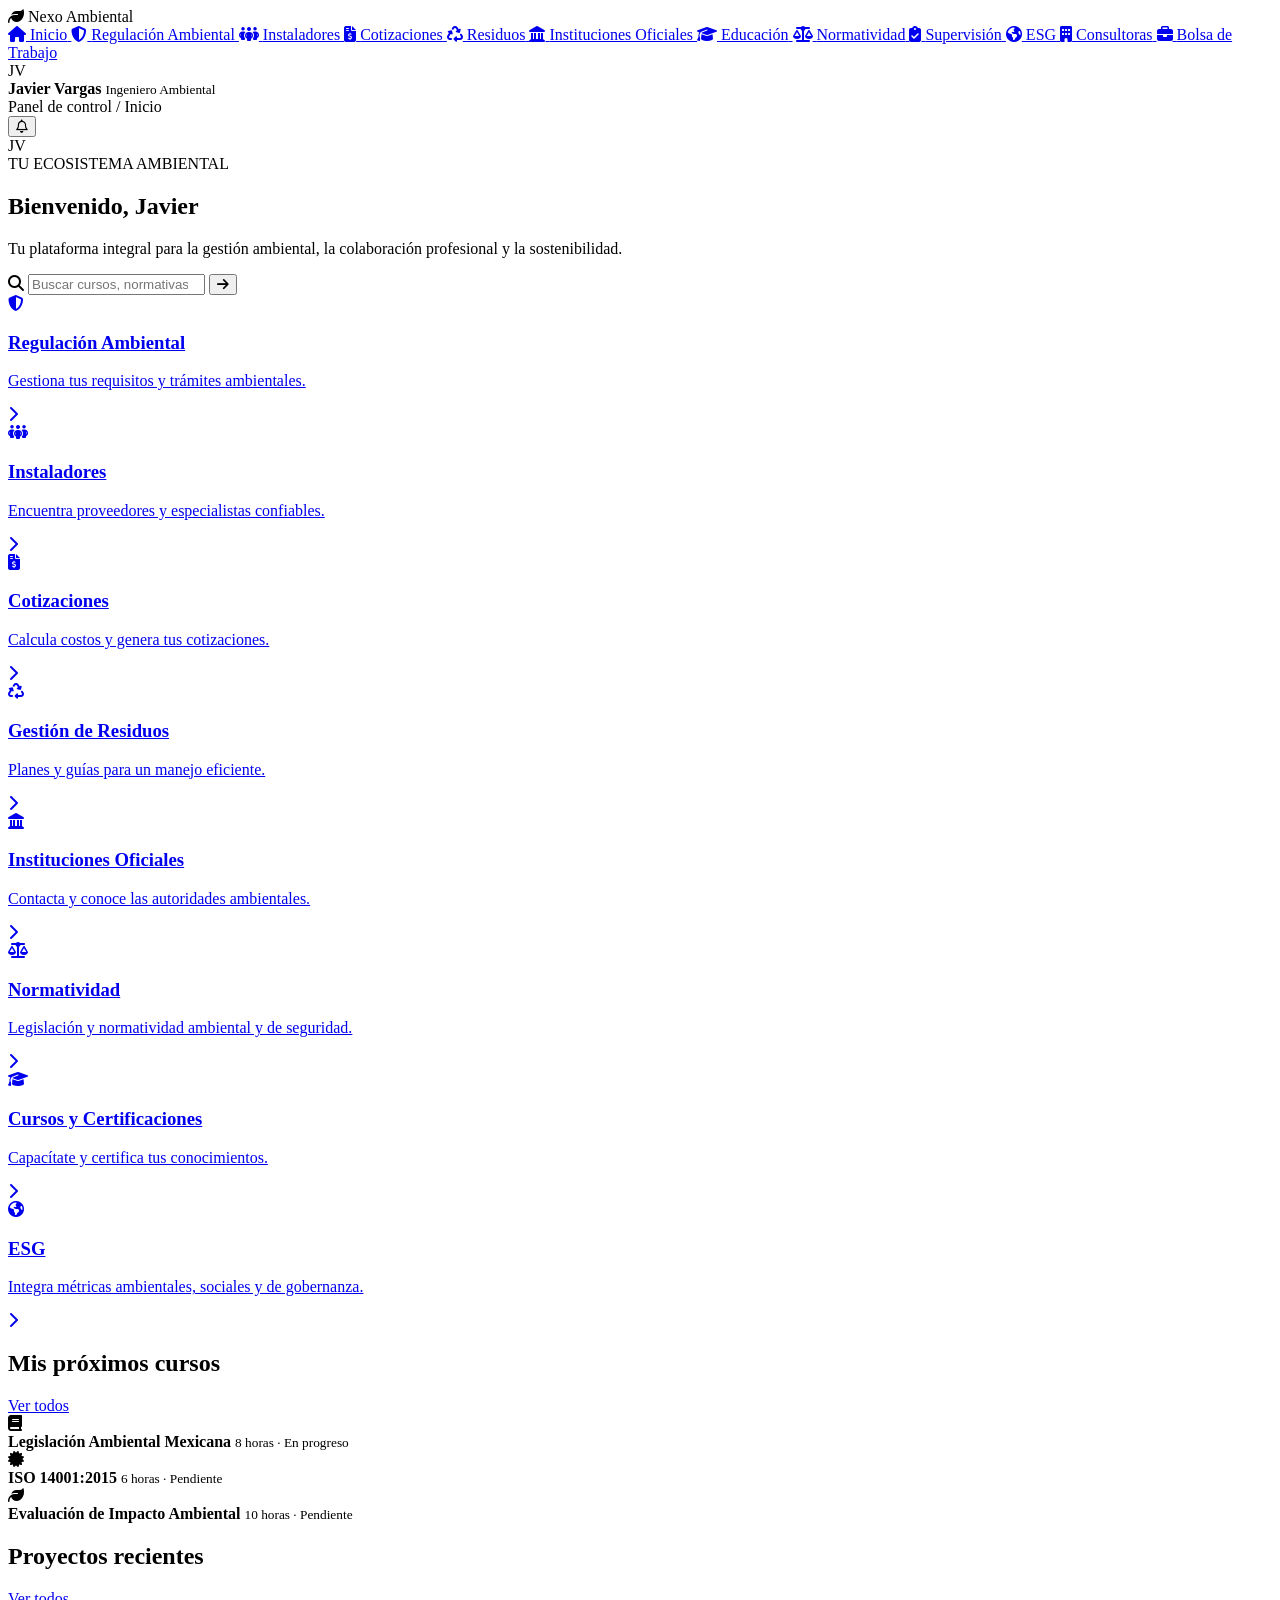
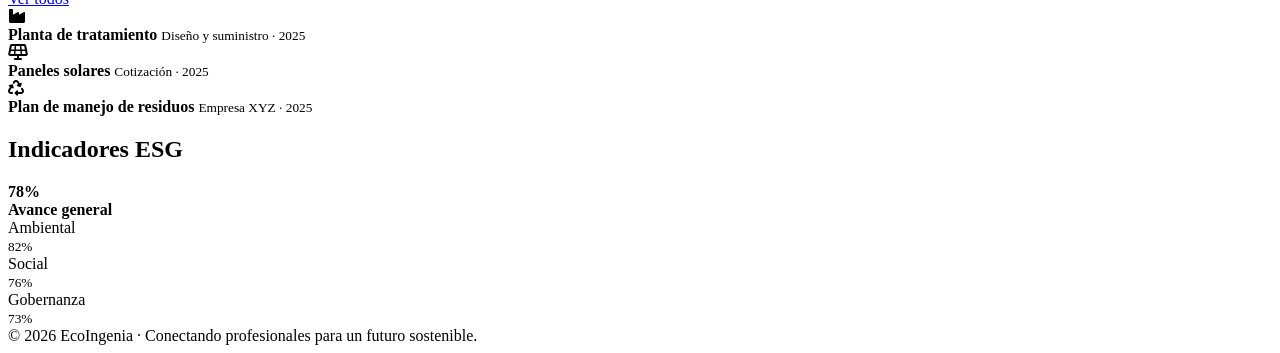
==== index.html @ 7f6fb5fb "Add initial HTML structure for EcoIngenia platform Initial commit of the EcoIngenia environmental pl" ====
<!DOCTYPE html>
<html lang="es">
<head>
    <meta charset="UTF-8">
    <meta name="viewport" content="width=device-width, initial-scale=1.0">
    <title>EcoIngenia | Plataforma Ambiental</title>
    <link rel="stylesheet" href="styles.css">

    <link rel="preconnect" href="https://fonts.googleapis.com">
    <link rel="preconnect" href="https://fonts.gstatic.com" crossorigin>
    <link href="https://fonts.googleapis.com/css2?family=Inter:wght@400;500;600;700;800&display=swap" rel="stylesheet">

    <link rel="stylesheet" href="https://cdnjs.cloudflare.com/ajax/libs/font-awesome/6.5.2/css/all.min.css">
</head>

<body>

<div class="dashboard">

    <!-- MENÚ LATERAL -->
    <aside class="sidebar">

        <div class="logo">
            <i class="fa-solid fa-leaf"></i>
            <span>Nexo Ambiental</span>
        </div>

        <nav class="navigation">
            <a href="#" class="nav-link active">
                <i class="fa-solid fa-house"></i>
                <span>Inicio</span>
            </a>

            <a href="#regulacion" class="nav-link">
                <i class="fa-solid fa-shield-halved"></i>
                <span>Regulación Ambiental</span>
            </a>

            <a href="#instaladores" class="nav-link">
                <i class="fa-solid fa-people-group"></i>
                <span>Instaladores</span>
            </a>

            <a href="#cotizaciones" class="nav-link">
                <i class="fa-solid fa-file-invoice-dollar"></i>
                <span>Cotizaciones</span>
            </a>

            <a href="#residuos" class="nav-link">
                <i class="fa-solid fa-recycle"></i>
                <span>Residuos</span>
            </a>

            <a href="#instituciones" class="nav-link">
                <i class="fa-solid fa-landmark"></i>
                <span>Instituciones Oficiales</span>
            </a>

            <a href="#educacion" class="nav-link">
                <i class="fa-solid fa-graduation-cap"></i>
                <span>Educación</span>
            </a>

            <a href="#normatividad" class="nav-link">
                <i class="fa-solid fa-scale-balanced"></i>
                <span>Normatividad</span>
            </a>

            <a href="#supervision" class="nav-link">
                <i class="fa-solid fa-clipboard-check"></i>
                <span>Supervisión</span>
            </a>

            <a href="#esg" class="nav-link">
                <i class="fa-solid fa-earth-americas"></i>
                <span>ESG</span>
            </a>

            <a href="#consultoras" class="nav-link">
                <i class="fa-solid fa-building"></i>
                <span>Consultoras</span>
            </a>

            <a href="#empleos" class="nav-link">
                <i class="fa-solid fa-briefcase"></i>
                <span>Bolsa de Trabajo</span>
            </a>
        </nav>

        <div class="sidebar-profile">
            <div class="avatar">JV</div>
            <div>
                <strong>Javier Vargas</strong>
                <small>Ingeniero Ambiental</small>
            </div>
        </div>

    </aside>


    <!-- CONTENIDO PRINCIPAL -->
    <main class="main-content">

        <!-- BARRA SUPERIOR -->
        <header class="topbar">
            <div class="breadcrumb">Panel de control / Inicio</div>

            <div class="topbar-actions">
                <button aria-label="Notificaciones">
                    <i class="fa-regular fa-bell"></i>
                </button>

                <div class="avatar top-avatar">JV</div>
            </div>
        </header>


        <!-- BANNER PRINCIPAL -->
        <section class="hero">

            <div class="hero-content">
                <span class="welcome-label">TU ECOSISTEMA AMBIENTAL</span>

                <h1>Bienvenido, Javier</h1>

                <p>
                    Tu plataforma integral para la gestión ambiental,
                    la colaboración profesional y la sostenibilidad.
                </p>

                <div class="search-box">
                    <i class="fa-solid fa-magnifying-glass"></i>

                    <input
                        type="search"
                        placeholder="Buscar cursos, normativas, instaladores, etc..."
                    >

                    <button aria-label="Buscar">
                        <i class="fa-solid fa-arrow-right"></i>
                    </button>
                </div>
            </div>

        </section>


        <!-- TARJETAS DE FUNCIONALIDADES -->
        <section class="content-section">

            <div class="feature-grid">

                <a href="#regulacion" class="feature-card">
                    <div class="feature-icon">
                        <i class="fa-solid fa-shield-halved"></i>
                    </div>
                    <div>
                        <h3>Regulación Ambiental</h3>
                        <p>Gestiona tus requisitos y trámites ambientales.</p>
                    </div>
                    <i class="fa-solid fa-chevron-right card-arrow"></i>
                </a>


                <a href="#instaladores" class="feature-card">
                    <div class="feature-icon">
                        <i class="fa-solid fa-people-group"></i>
                    </div>
                    <div>
                        <h3>Instaladores</h3>
                        <p>Encuentra proveedores y especialistas confiables.</p>
                    </div>
                    <i class="fa-solid fa-chevron-right card-arrow"></i>
                </a>


                <a href="#cotizaciones" class="feature-card">
                    <div class="feature-icon">
                        <i class="fa-solid fa-file-invoice-dollar"></i>
                    </div>
                    <div>
                        <h3>Cotizaciones</h3>
                        <p>Calcula costos y genera tus cotizaciones.</p>
                    </div>
                    <i class="fa-solid fa-chevron-right card-arrow"></i>
                </a>


                <a href="#residuos" class="feature-card">
                    <div class="feature-icon">
                        <i class="fa-solid fa-recycle"></i>
                    </div>
                    <div>
                        <h3>Gestión de Residuos</h3>
                        <p>Planes y guías para un manejo eficiente.</p>
                    </div>
                    <i class="fa-solid fa-chevron-right card-arrow"></i>
                </a>


                <a href="#instituciones" class="feature-card">
                    <div class="feature-icon">
                        <i class="fa-solid fa-landmark"></i>
                    </div>
                    <div>
                        <h3>Instituciones Oficiales</h3>
                        <p>Contacta y conoce las autoridades ambientales.</p>
                    </div>
                    <i class="fa-solid fa-chevron-right card-arrow"></i>
                </a>


                <a href="#normatividad" class="feature-card">
                    <div class="feature-icon">
                        <i class="fa-solid fa-scale-balanced"></i>
                    </div>
                    <div>
                        <h3>Normatividad</h3>
                        <p>Legislación y normatividad ambiental y de seguridad.</p>
                    </div>
                    <i class="fa-solid fa-chevron-right card-arrow"></i>
                </a>


                <a href="#educacion" class="feature-card">
                    <div class="feature-icon">
                        <i class="fa-solid fa-graduation-cap"></i>
                    </div>
                    <div>
                        <h3>Cursos y Certificaciones</h3>
                        <p>Capacítate y certifica tus conocimientos.</p>
                    </div>
                    <i class="fa-solid fa-chevron-right card-arrow"></i>
                </a>


                <a href="#esg" class="feature-card">
                    <div class="feature-icon">
                        <i class="fa-solid fa-earth-americas"></i>
                    </div>
                    <div>
                        <h3>ESG</h3>
                        <p>Integra métricas ambientales, sociales y de gobernanza.</p>
                    </div>
                    <i class="fa-solid fa-chevron-right card-arrow"></i>
                </a>

            </div>


            <!-- PANELES INFERIORES -->
            <div class="bottom-grid">

                <!-- CURSOS -->
                <div class="dashboard-card">
                    <div class="section-heading">
                        <h2>Mis próximos cursos</h2>
                        <a href="#educacion">Ver todos</a>
                    </div>

                    <div class="list-item">
                        <div class="list-icon">
                            <i class="fa-solid fa-book"></i>
                        </div>

                        <div class="list-info">
                            <strong>Legislación Ambiental Mexicana</strong>
                            <small>8 horas · En progreso</small>
                            <div class="progress">
                                <span style="width: 65%"></span>
                            </div>
                        </div>
                    </div>

                    <div class="list-item">
                        <div class="list-icon">
                            <i class="fa-solid fa-certificate"></i>
                        </div>

                        <div class="list-info">
                            <strong>ISO 14001:2015</strong>
                            <small>6 horas · Pendiente</small>
                            <div class="progress">
                                <span style="width: 15%"></span>
                            </div>
                        </div>
                    </div>

                    <div class="list-item">
                        <div class="list-icon">
                            <i class="fa-solid fa-leaf"></i>
                        </div>

                        <div class="list-info">
                            <strong>Evaluación de Impacto Ambiental</strong>
                            <small>10 horas · Pendiente</small>
                            <div class="progress">
                                <span style="width: 0%"></span>
                            </div>
                        </div>
                    </div>
                </div>


                <!-- PROYECTOS -->
                <div class="dashboard-card">
                    <div class="section-heading">
                        <h2>Proyectos recientes</h2>
                        <a href="#cotizaciones">Ver todos</a>
                    </div>

                    <div class="list-item">
                        <div class="list-icon">
                            <i class="fa-solid fa-industry"></i>
                        </div>

                        <div class="list-info">
                            <strong>Planta de tratamiento</strong>
                            <small>Diseño y suministro · 2025</small>
                        </div>
                    </div>

                    <div class="list-item">
                        <div class="list-icon">
                            <i class="fa-solid fa-solar-panel"></i>
                        </div>

                        <div class="list-info">
                            <strong>Paneles solares</strong>
                            <small>Cotización · 2025</small>
                        </div>
                    </div>

                    <div class="list-item">
                        <div class="list-icon">
                            <i class="fa-solid fa-recycle"></i>
                        </div>

                        <div class="list-info">
                            <strong>Plan de manejo de residuos</strong>
                            <small>Empresa XYZ · 2025</small>
                        </div>
                    </div>
                </div>


                <!-- INDICADORES ESG -->
                <div class="dashboard-card esg-card">
                    <div class="section-heading">
                        <h2>Indicadores ESG</h2>
                    </div>

                    <div class="esg-chart">
                        <div class="chart-circle">
                            <div class="chart-inner">
                                <strong>78%</strong>
                            </div>
                        </div>
                        <strong>Avance general</strong>
                    </div>

                    <div class="indicator">
                        <span><i class="dot green"></i> Ambiental</span>
                        <div class="indicator-bar">
                            <span style="width: 82%"></span>
                        </div>
                        <small>82%</small>
                    </div>

                    <div class="indicator">
                        <span><i class="dot blue"></i> Social</span>
                        <div class="indicator-bar">
                            <span style="width: 76%"></span>
                        </div>
                        <small>76%</small>
                    </div>

                    <div class="indicator">
                        <span><i class="dot yellow"></i> Gobernanza</span>
                        <div class="indicator-bar">
                            <span style="width: 73%"></span>
                        </div>
                        <small>73%</small>
                    </div>
                </div>

            </div>

        </section>

        <footer>
            © 2026 EcoIngenia · Conectando profesionales para un futuro sostenible.
        </footer>

    </main>

</div>

</body>
</html>
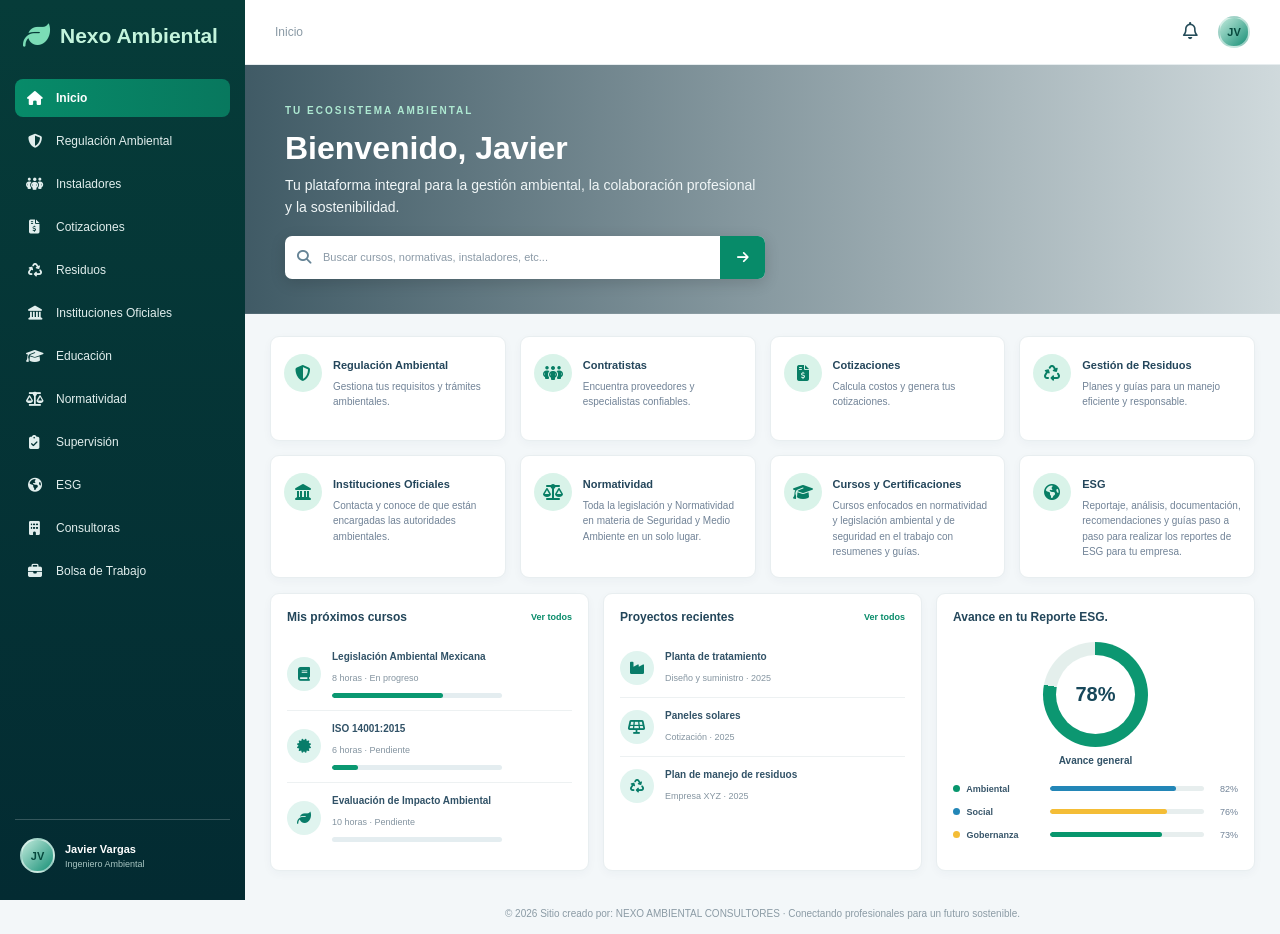
==== commit cadf21b3: "Update title and content for environmental platform" ====
--- a/index.html
+++ b/index.html
@@ -3,7 +3,7 @@
 <head>
     <meta charset="UTF-8">
     <meta name="viewport" content="width=device-width, initial-scale=1.0">
-    <title>EcoIngenia | Plataforma Ambiental</title>
+    <title>Nexo Ambiental | Plataforma Ambiental</title>
     <link rel="stylesheet" href="styles.css">
 
     <link rel="preconnect" href="https://fonts.googleapis.com">
@@ -103,7 +103,7 @@
 
         <!-- BARRA SUPERIOR -->
         <header class="topbar">
-            <div class="breadcrumb">Panel de control / Inicio</div>
+            <div class="breadcrumb">Inicio</div>
 
             <div class="topbar-actions">
                 <button aria-label="Notificaciones">
@@ -167,7 +167,7 @@
                         <i class="fa-solid fa-people-group"></i>
                     </div>
                     <div>
-                        <h3>Instaladores</h3>
+                        <h3>Contratistas</h3>
                         <p>Encuentra proveedores y especialistas confiables.</p>
                     </div>
                     <i class="fa-solid fa-chevron-right card-arrow"></i>
@@ -192,7 +192,7 @@
                     </div>
                     <div>
                         <h3>Gestión de Residuos</h3>
-                        <p>Planes y guías para un manejo eficiente.</p>
+                        <p>Planes y guías para un manejo eficiente y responsable.</p>
                     </div>
                     <i class="fa-solid fa-chevron-right card-arrow"></i>
                 </a>
@@ -204,7 +204,7 @@
                     </div>
                     <div>
                         <h3>Instituciones Oficiales</h3>
-                        <p>Contacta y conoce las autoridades ambientales.</p>
+                        <p>Contacta y conoce de que están encargadas las autoridades ambientales.</p>
                     </div>
                     <i class="fa-solid fa-chevron-right card-arrow"></i>
                 </a>
@@ -216,7 +216,7 @@
                     </div>
                     <div>
                         <h3>Normatividad</h3>
-                        <p>Legislación y normatividad ambiental y de seguridad.</p>
+                        <p>Toda la legislación y Normatividad en materia de Seguridad y Medio Ambiente en un solo lugar.</p>
                     </div>
                     <i class="fa-solid fa-chevron-right card-arrow"></i>
                 </a>
@@ -228,7 +228,7 @@
                     </div>
                     <div>
                         <h3>Cursos y Certificaciones</h3>
-                        <p>Capacítate y certifica tus conocimientos.</p>
+                        <p>Cursos enfocados en normatividad y legislación ambiental y de seguridad en el trabajo con resumenes y guías.</p>
                     </div>
                     <i class="fa-solid fa-chevron-right card-arrow"></i>
                 </a>
@@ -240,7 +240,7 @@
                     </div>
                     <div>
                         <h3>ESG</h3>
-                        <p>Integra métricas ambientales, sociales y de gobernanza.</p>
+                        <p>Reportaje, análisis, documentación, recomendaciones y guías paso a paso para realizar los reportes de ESG para tu empresa.</p>
                     </div>
                     <i class="fa-solid fa-chevron-right card-arrow"></i>
                 </a>
@@ -347,7 +347,7 @@
                 <!-- INDICADORES ESG -->
                 <div class="dashboard-card esg-card">
                     <div class="section-heading">
-                        <h2>Indicadores ESG</h2>
+                        <h2>Avance en tu Reporte ESG.</h2>
                     </div>
 
                     <div class="esg-chart">
@@ -389,7 +389,7 @@
         </section>
 
         <footer>
-            © 2026 EcoIngenia · Conectando profesionales para un futuro sostenible.
+            © 2026 Sitio creado por: NEXO AMBIENTAL CONSULTORES · Conectando profesionales para un futuro sostenible.
         </footer>
 
     </main>
--- a/styles.css
+++ b/styles.css
@@ -0,0 +1,734 @@
+/* ==============================
+   CONFIGURACIÓN GENERAL
+================================ */
+
+* {
+    margin: 0;
+    padding: 0;
+    box-sizing: border-box;
+}
+
+:root {
+    --dark-green: #063b38;
+    --sidebar-green: #052f30;
+    --primary-green: #078b69;
+    --light-green: #d9f3e9;
+    --mint: #a9e2d0;
+    --text-dark: #193b4c;
+    --text-gray: #718397;
+    --background: #f3f7f9;
+    --white: #ffffff;
+}
+
+body {
+    font-family: 'Inter', sans-serif;
+    background: var(--background);
+    color: var(--text-dark);
+}
+
+a {
+    text-decoration: none;
+    color: inherit;
+}
+
+button {
+    font-family: inherit;
+    cursor: pointer;
+    border: none;
+}
+
+
+/* ==============================
+   ESTRUCTURA PRINCIPAL
+================================ */
+
+.dashboard {
+    display: flex;
+    min-height: 100vh;
+}
+
+
+/* ==============================
+   MENÚ LATERAL
+================================ */
+
+.sidebar {
+    width: 245px;
+    min-width: 245px;
+    background: linear-gradient(180deg, #063c39, #032b32);
+    color: white;
+    display: flex;
+    flex-direction: column;
+    padding: 22px 15px;
+    position: fixed;
+    top: 0;
+    left: 0;
+    height: 100vh;
+    z-index: 10;
+   overflow-y: scroll;
+   scroll-behavior: smooth;
+}
+
+.logo {
+    display: flex;
+    align-items: center;
+    gap: 10px;
+    font-size: 21px;
+    font-weight: 800;
+    padding: 0 8px 30px;
+    color: #c3f4dc;
+}
+
+.logo i {
+    font-size: 27px;
+    color: #7bdcb6;
+}
+
+.navigation {
+    display: flex;
+    flex-direction: column;
+    gap: 5px;
+}
+
+.nav-link {
+    display: flex;
+    align-items: center;
+    gap: 13px;
+    padding: 12px 11px;
+    border-radius: 8px;
+    font-size: 12px;
+    font-weight: 500;
+    color: #e1eeed;
+    transition: all 0.25s ease;
+}
+
+.nav-link i {
+    width: 17px;
+    text-align: center;
+    font-size: 14px;
+}
+
+.nav-link:hover {
+    background: rgba(255,255,255,0.12);
+    transform: translateX(3px);
+}
+
+.nav-link.active {
+    background: linear-gradient(90deg, #078b69, #08785e);
+    color: white;
+    font-weight: 700;
+}
+
+.sidebar-profile {
+    margin-top: auto;
+    padding: 18px 5px 5px;
+    border-top: 1px solid rgba(255,255,255,0.2);
+    display: flex;
+    align-items: center;
+    gap: 10px;
+}
+
+.avatar {
+    width: 35px;
+    height: 35px;
+    background: linear-gradient(135deg, #c1eadc, #168f76);
+    border: 2px solid rgba(255,255,255,0.5);
+    color: #06483d;
+    border-radius: 50%;
+    display: flex;
+    justify-content: center;
+    align-items: center;
+    font-size: 11px;
+    font-weight: 800;
+    flex-shrink: 0;
+}
+
+.sidebar-profile strong {
+    display: block;
+    font-size: 11px;
+}
+
+.sidebar-profile small {
+    display: block;
+    color: #a8c5c2;
+    font-size: 9px;
+    margin-top: 4px;
+}
+
+
+/* ==============================
+   CONTENIDO PRINCIPAL
+================================ */
+
+.main-content {
+    margin-left: 245px;
+    width: calc(100% - 245px);
+    min-height: 100vh;
+}
+
+
+/* ==============================
+   BARRA SUPERIOR
+================================ */
+
+.topbar {
+    height: 65px;
+    background: white;
+    display: flex;
+    justify-content: space-between;
+    align-items: center;
+    padding: 0 30px;
+    border-bottom: 1px solid #e7edef;
+}
+
+.breadcrumb {
+    font-size: 12px;
+    color: #8a9aa5;
+}
+
+.topbar-actions {
+    display: flex;
+    align-items: center;
+    gap: 20px;
+}
+
+.topbar-actions button {
+    background: transparent;
+    font-size: 17px;
+    color: #254c59;
+}
+
+.top-avatar {
+    width: 32px;
+    height: 32px;
+}
+
+
+/* ==============================
+   BANNER PRINCIPAL
+================================ */
+
+.hero {
+    min-height: 225px;
+    background:
+        linear-gradient(90deg,
+        rgba(4, 38, 52, 0.75),
+        rgba(4, 47, 54, 0.15)),
+        url("https://www.ier.unam.mx/assets/images/Eolica-meta.jpg");
+
+    background-size: cover;
+    background-position: center 48%;
+    display: flex;
+    align-items: center;
+    padding: 35px 40px;
+    color: white;
+}
+
+.hero-content {
+    max-width: 570px;
+}
+
+.welcome-label {
+    font-size: 10px;
+    letter-spacing: 2px;
+    font-weight: 700;
+    color: #aee9d2;
+}
+
+.hero h1 {
+    font-size: 32px;
+    font-weight: 700;
+    margin: 12px 0 7px;
+}
+
+.hero p {
+    font-size: 14px;
+    line-height: 1.6;
+    max-width: 480px;
+    color: #f0f6f7;
+}
+
+
+/* ==============================
+   BUSCADOR
+================================ */
+
+.search-box {
+    display: flex;
+    align-items: center;
+    background: white;
+    max-width: 550px;
+    height: 43px;
+    border-radius: 7px;
+    margin-top: 17px;
+    overflow: hidden;
+    box-shadow: 0 4px 15px rgba(0,0,0,0.15);
+}
+
+.search-box > i {
+    color: #668496;
+    margin: 0 12px;
+    font-size: 14px;
+}
+
+.search-box input {
+    flex: 1;
+    border: none;
+    outline: none;
+    font-size: 11px;
+    min-width: 0;
+    color: var(--text-dark);
+}
+
+.search-box input::placeholder {
+    color: #8b9aa7;
+}
+
+.search-box button {
+    background: var(--primary-green);
+    color: white;
+    width: 45px;
+    height: 43px;
+    transition: background 0.2s;
+}
+
+.search-box button:hover {
+    background: #05684f;
+}
+
+
+/* ==============================
+   SECCIÓN DE CONTENIDO
+================================ */
+
+.content-section {
+    padding: 22px 25px;
+}
+
+.feature-grid {
+    display: grid;
+    grid-template-columns: repeat(4, minmax(0, 1fr));
+    gap: 14px;
+}
+
+
+/* ==============================
+   TARJETAS DE FUNCIONALIDADES
+================================ */
+
+.feature-card {
+    background: white;
+    border: 1px solid #e8eef0;
+    border-radius: 9px;
+    min-height: 105px;
+    padding: 17px 13px;
+    display: flex;
+    align-items: flex-start;
+    gap: 11px;
+    position: relative;
+    box-shadow: 0 3px 10px rgba(24, 59, 76, 0.035);
+    transition: all 0.25s ease;
+}
+
+.feature-card:hover {
+    transform: translateY(-4px);
+    border-color: #a5dccc;
+    box-shadow: 0 8px 20px rgba(13, 100, 79, 0.10);
+}
+
+.feature-icon {
+    width: 38px;
+    height: 38px;
+    min-width: 38px;
+    background: #d9f3e9;
+    color: #087e65;
+    display: flex;
+    justify-content: center;
+    align-items: center;
+    border-radius: 50%;
+    font-size: 16px;
+}
+
+.feature-card h3 {
+    font-size: 11px;
+    font-weight: 700;
+    color: #24465b;
+    margin: 5px 0 8px;
+}
+
+.feature-card p {
+    font-size: 10px;
+    color: #718397;
+    line-height: 1.55;
+}
+
+.card-arrow {
+    position: absolute;
+    right: 10px;
+    bottom: 12px;
+    font-size: 9px;
+    color: #a5b9b9;
+    opacity: 0;
+    transition: 0.2s;
+}
+
+.feature-card:hover .card-arrow {
+    opacity: 1;
+    right: 7px;
+}
+
+
+/* ==============================
+   PANELES INFERIORES
+================================ */
+
+.bottom-grid {
+    display: grid;
+    grid-template-columns: 1fr 1fr 1fr;
+    gap: 14px;
+    margin-top: 15px;
+}
+
+.dashboard-card {
+    background: white;
+    border: 1px solid #e8eef0;
+    border-radius: 9px;
+    padding: 16px;
+    box-shadow: 0 3px 10px rgba(24, 59, 76, 0.035);
+}
+
+.section-heading {
+    display: flex;
+    justify-content: space-between;
+    align-items: center;
+    margin-bottom: 15px;
+}
+
+.section-heading h2 {
+    font-size: 12px;
+    color: #23465a;
+}
+
+.section-heading a {
+    font-size: 9px;
+    color: #078b69;
+    font-weight: 600;
+}
+
+.section-heading a:hover {
+    text-decoration: underline;
+}
+
+
+/* ==============================
+   LISTA DE CURSOS Y PROYECTOS
+================================ */
+
+.list-item {
+    display: flex;
+    align-items: center;
+    gap: 11px;
+    padding: 12px 0;
+    border-bottom: 1px solid #edf1f2;
+}
+
+.list-item:last-child {
+    border-bottom: none;
+}
+
+.list-icon {
+    width: 34px;
+    height: 34px;
+    min-width: 34px;
+    border-radius: 50%;
+    background: #e0f4ef;
+    color: #087c69;
+    display: flex;
+    justify-content: center;
+    align-items: center;
+    font-size: 14px;
+}
+
+.list-info {
+    flex: 1;
+    min-width: 0;
+}
+
+.list-info strong {
+    display: block;
+    font-size: 10px;
+    color: #315267;
+    margin-bottom: 5px;
+}
+
+.list-info small {
+    font-size: 9px;
+    color: #8494a0;
+}
+
+
+/* ==============================
+   BARRAS DE PROGRESO
+================================ */
+
+.progress {
+    width: 100%;
+    max-width: 170px;
+    height: 5px;
+    border-radius: 10px;
+    background: #e4edf0;
+    margin-top: 8px;
+    overflow: hidden;
+}
+
+.progress span {
+    display: block;
+    height: 100%;
+    border-radius: 10px;
+    background: #0a9871;
+}
+
+
+/* ==============================
+   INDICADORES ESG
+================================ */
+
+.esg-chart {
+    display: flex;
+    flex-direction: column;
+    align-items: center;
+    gap: 8px;
+    margin: 18px 0;
+}
+
+.chart-circle {
+    width: 105px;
+    height: 105px;
+    border-radius: 50%;
+    background: conic-gradient(
+        #0c9771 0% 78%,
+        #e4efec 78% 100%
+    );
+    display: flex;
+    align-items: center;
+    justify-content: center;
+    position: relative;
+}
+
+.chart-inner {
+    width: 79px;
+    height: 79px;
+    background: white;
+    border-radius: 50%;
+    display: flex;
+    justify-content: center;
+    align-items: center;
+}
+
+.chart-inner strong {
+    font-size: 20px;
+    color: #17475a;
+}
+
+.esg-chart > strong {
+    font-size: 10px;
+    color: #315267;
+}
+
+.indicator {
+    display: flex;
+    align-items: center;
+    gap: 7px;
+    margin-top: 13px;
+    font-size: 9px;
+}
+
+.indicator > span:first-child {
+    min-width: 90px;
+    font-weight: 600;
+    color: #38566a;
+}
+
+.dot {
+    width: 7px;
+    height: 7px;
+    display: inline-block;
+    border-radius: 50%;
+    margin-right: 4px;
+}
+
+.green {
+    background: #07966d;
+}
+
+.blue {
+    background: #2386b7;
+}
+
+.yellow {
+    background: #f4bd36;
+}
+
+.indicator-bar {
+    flex: 1;
+    height: 5px;
+    background: #e7eeee;
+    border-radius: 10px;
+    overflow: hidden;
+}
+
+.indicator-bar span {
+    display: block;
+    height: 100%;
+    background: #07966d;
+    border-radius: 10px;
+}
+
+.indicator:nth-of-type(3) .indicator-bar span {
+    background: #2386b7;
+}
+
+.indicator:nth-of-type(4) .indicator-bar span {
+    background: #f4bd36;
+}
+
+.indicator small {
+    width: 27px;
+    text-align: right;
+    color: #718397;
+    font-size: 9px;
+}
+
+
+/* ==============================
+   PIE DE PÁGINA
+================================ */
+
+footer {
+    padding: 15px 25px;
+    color: #8b9ba5;
+    font-size: 10px;
+    text-align: center;
+}
+
+
+/* ==============================
+   DISEÑO RESPONSIVE
+================================ */
+
+@media (max-width: 1100px) {
+
+    .sidebar {
+        width: 210px;
+        min-width: 210px;
+    }
+
+    .main-content {
+        margin-left: 210px;
+        width: calc(100% - 210px);
+    }
+
+    .feature-grid {
+        grid-template-columns: repeat(2, minmax(0, 1fr));
+    }
+
+    .bottom-grid {
+        grid-template-columns: repeat(2, minmax(0, 1fr));
+    }
+
+    .esg-card {
+        grid-column: span 2;
+    }
+
+}
+
+@media (max-width: 700px) {
+
+    .sidebar {
+        width: 65px;
+        min-width: 65px;
+        padding: 18px 8px;
+        align-items: center;
+    }
+
+    .logo {
+        padding: 0 0 25px;
+    }
+
+    .logo span,
+    .nav-link span,
+    .sidebar-profile > div:last-child {
+        display: none;
+    }
+
+    .nav-link {
+        justify-content: center;
+        padding: 13px 8px;
+        width: 45px;
+    }
+
+    .nav-link i {
+        font-size: 16px;
+    }
+
+    .sidebar-profile {
+        justify-content: center;
+        width: 100%;
+    }
+
+    .main-content {
+        margin-left: 65px;
+        width: calc(100% - 65px);
+    }
+
+    .topbar {
+        padding: 0 15px;
+    }
+
+    .hero {
+        padding: 30px 20px;
+        min-height: 240px;
+    }
+
+    .hero h1 {
+        font-size: 25px;
+    }
+
+    .hero p {
+        font-size: 12px;
+    }
+
+    .content-section {
+        padding: 15px;
+    }
+
+    .feature-grid {
+        grid-template-columns: 1fr;
+    }
+
+    .bottom-grid {
+        grid-template-columns: 1fr;
+    }
+
+    .esg-card {
+        grid-column: auto;
+    }
+
+}
+
+@media (max-width: 380px) {
+
+    .breadcrumb {
+        font-size: 10px;
+    }
+
+    .hero h1 {
+        font-size: 21px;
+    }
+
+    .feature-card {
+        padding: 14px 10px;
+    }
+
+}
+
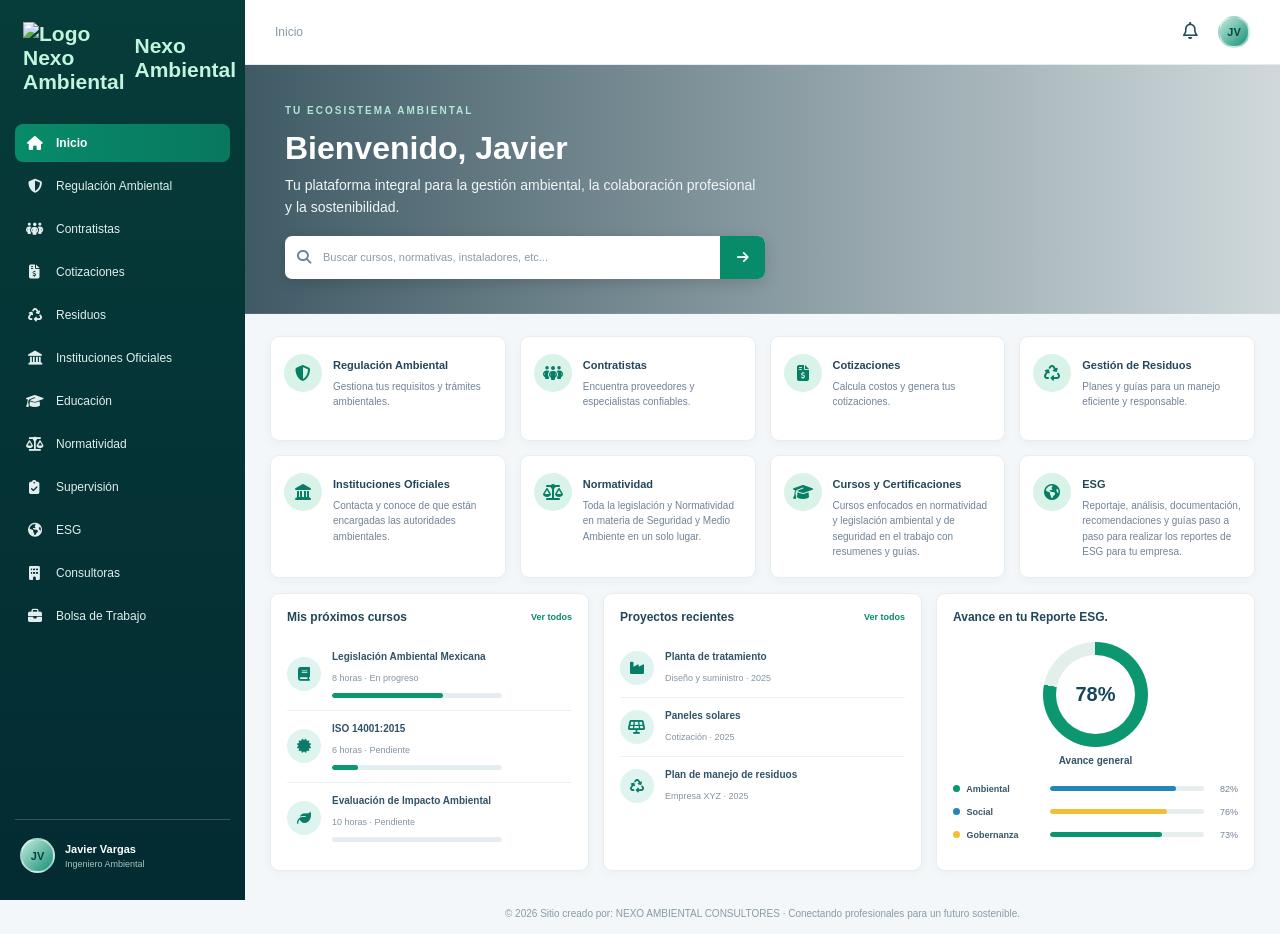
==== commit 77a9f06e: "Change logo image and update 'Instaladores' to 'Contratistas' Updated logo and navigation link text " ====
--- a/index.html
+++ b/index.html
@@ -21,7 +21,7 @@
     <aside class="sidebar">
 
         <div class="logo">
-            <i class="fa-solid fa-leaf"></i>
+            <img src="main/NEXO AMBIENTAL CONSULTORES.png" alt="Logo Nexo Ambiental">
             <span>Nexo Ambiental</span>
         </div>
 
@@ -38,7 +38,7 @@
 
             <a href="#instaladores" class="nav-link">
                 <i class="fa-solid fa-people-group"></i>
-                <span>Instaladores</span>
+                <span>Contratistas</span>
             </a>
 
             <a href="#cotizaciones" class="nav-link">
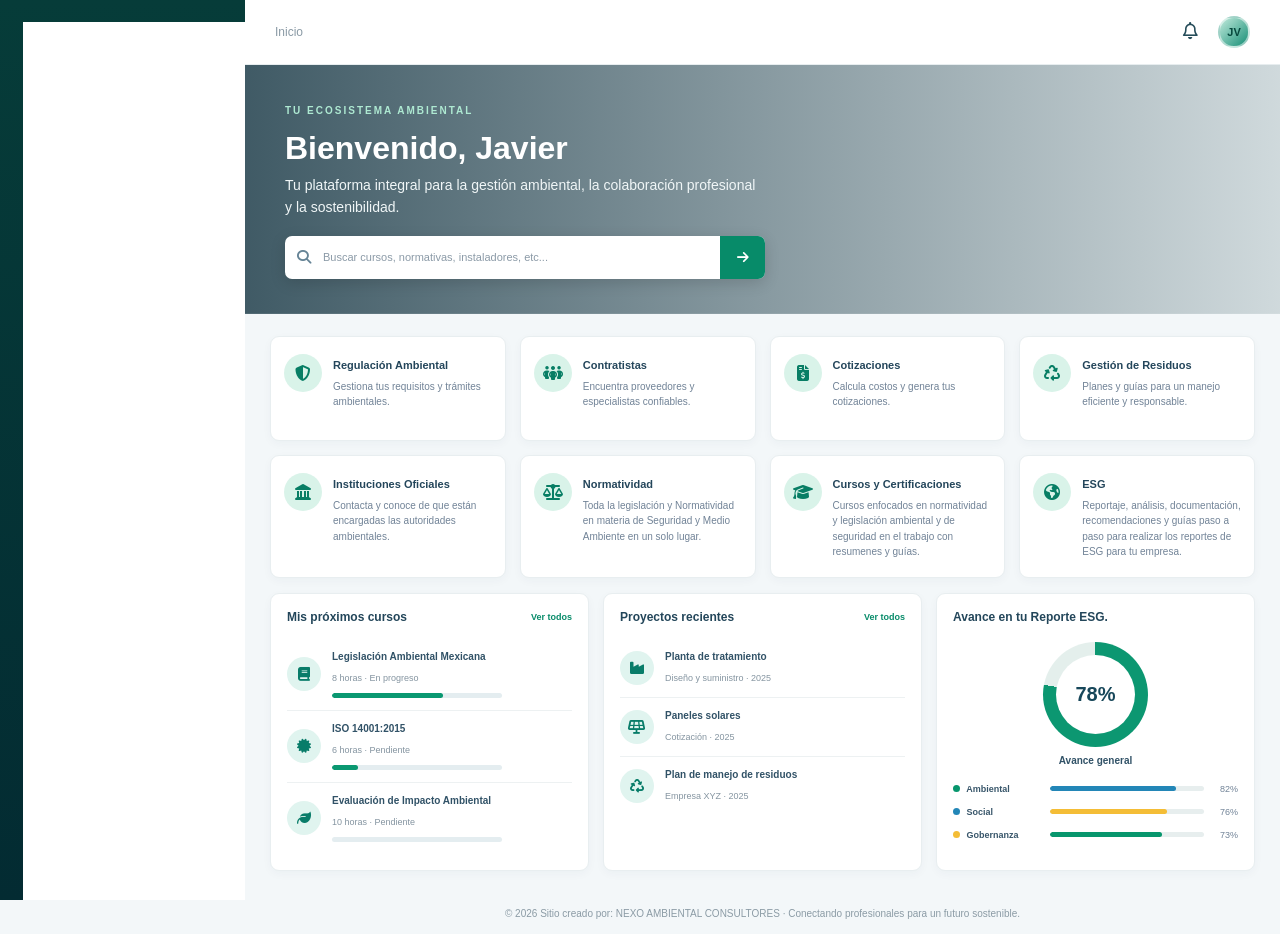
==== commit 2bb403d7: "Update logo image source in index.html" ====
--- a/index.html
+++ b/index.html
@@ -21,7 +21,7 @@
     <aside class="sidebar">
 
         <div class="logo">
-            <img src="main/NEXO AMBIENTAL CONSULTORES.png" alt="Logo Nexo Ambiental">
+            <img src="nexo-ambiental.png" alt="Logo Nexo Ambiental">
             <span>Nexo Ambiental</span>
         </div>
 
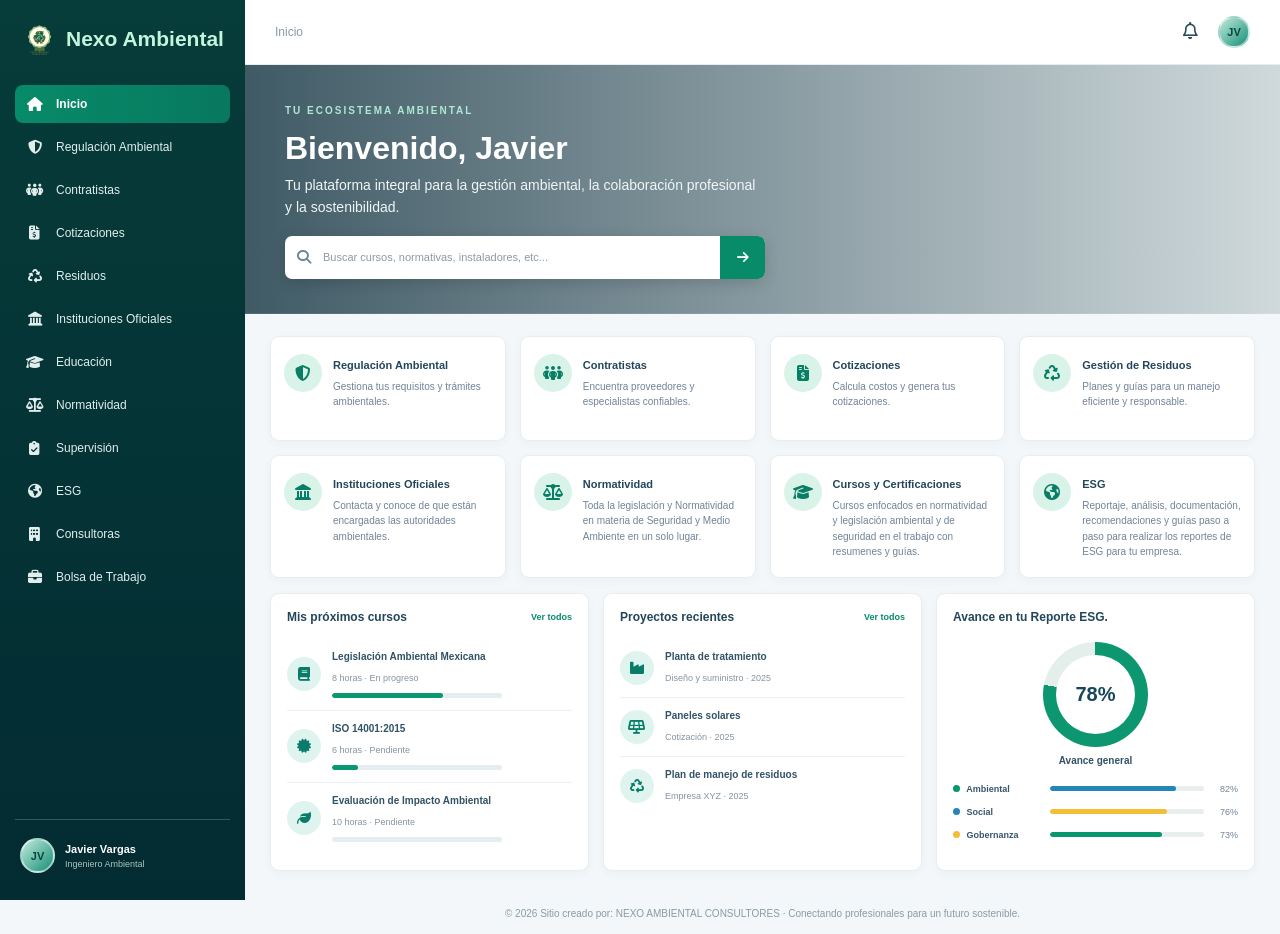
==== commit 25dff945: "Update link to instituciones.html in index.html" ====
--- a/index.html
+++ b/index.html
@@ -51,7 +51,7 @@
                 <span>Residuos</span>
             </a>
 
-            <a href="#instituciones" class="nav-link">
+            <a href="instituciones.html" class="nav-link">
                 <i class="fa-solid fa-landmark"></i>
                 <span>Instituciones Oficiales</span>
             </a>
@@ -198,7 +198,7 @@
                 </a>
 
 
-                <a href="#instituciones" class="feature-card">
+                <a href="instituciones.html" class="feature-card">
                     <div class="feature-icon">
                         <i class="fa-solid fa-landmark"></i>
                     </div>
@@ -396,5 +396,6 @@
 
 </div>
 
+<script src="script.js"></script>
 </body>
 </html>
--- a/styles.css
+++ b/styles.css
@@ -79,9 +79,15 @@
     color: #c3f4dc;
 }
 
-.logo i {
-    font-size: 27px;
-    color: #7bdcb6;
+.logo img {
+    width: 33px;
+    height: 33px;
+    object-fit: contain;
+    display: block;
+}
+
+.logo span {
+    white-space: nowrap;
 }
 
 .navigation {
